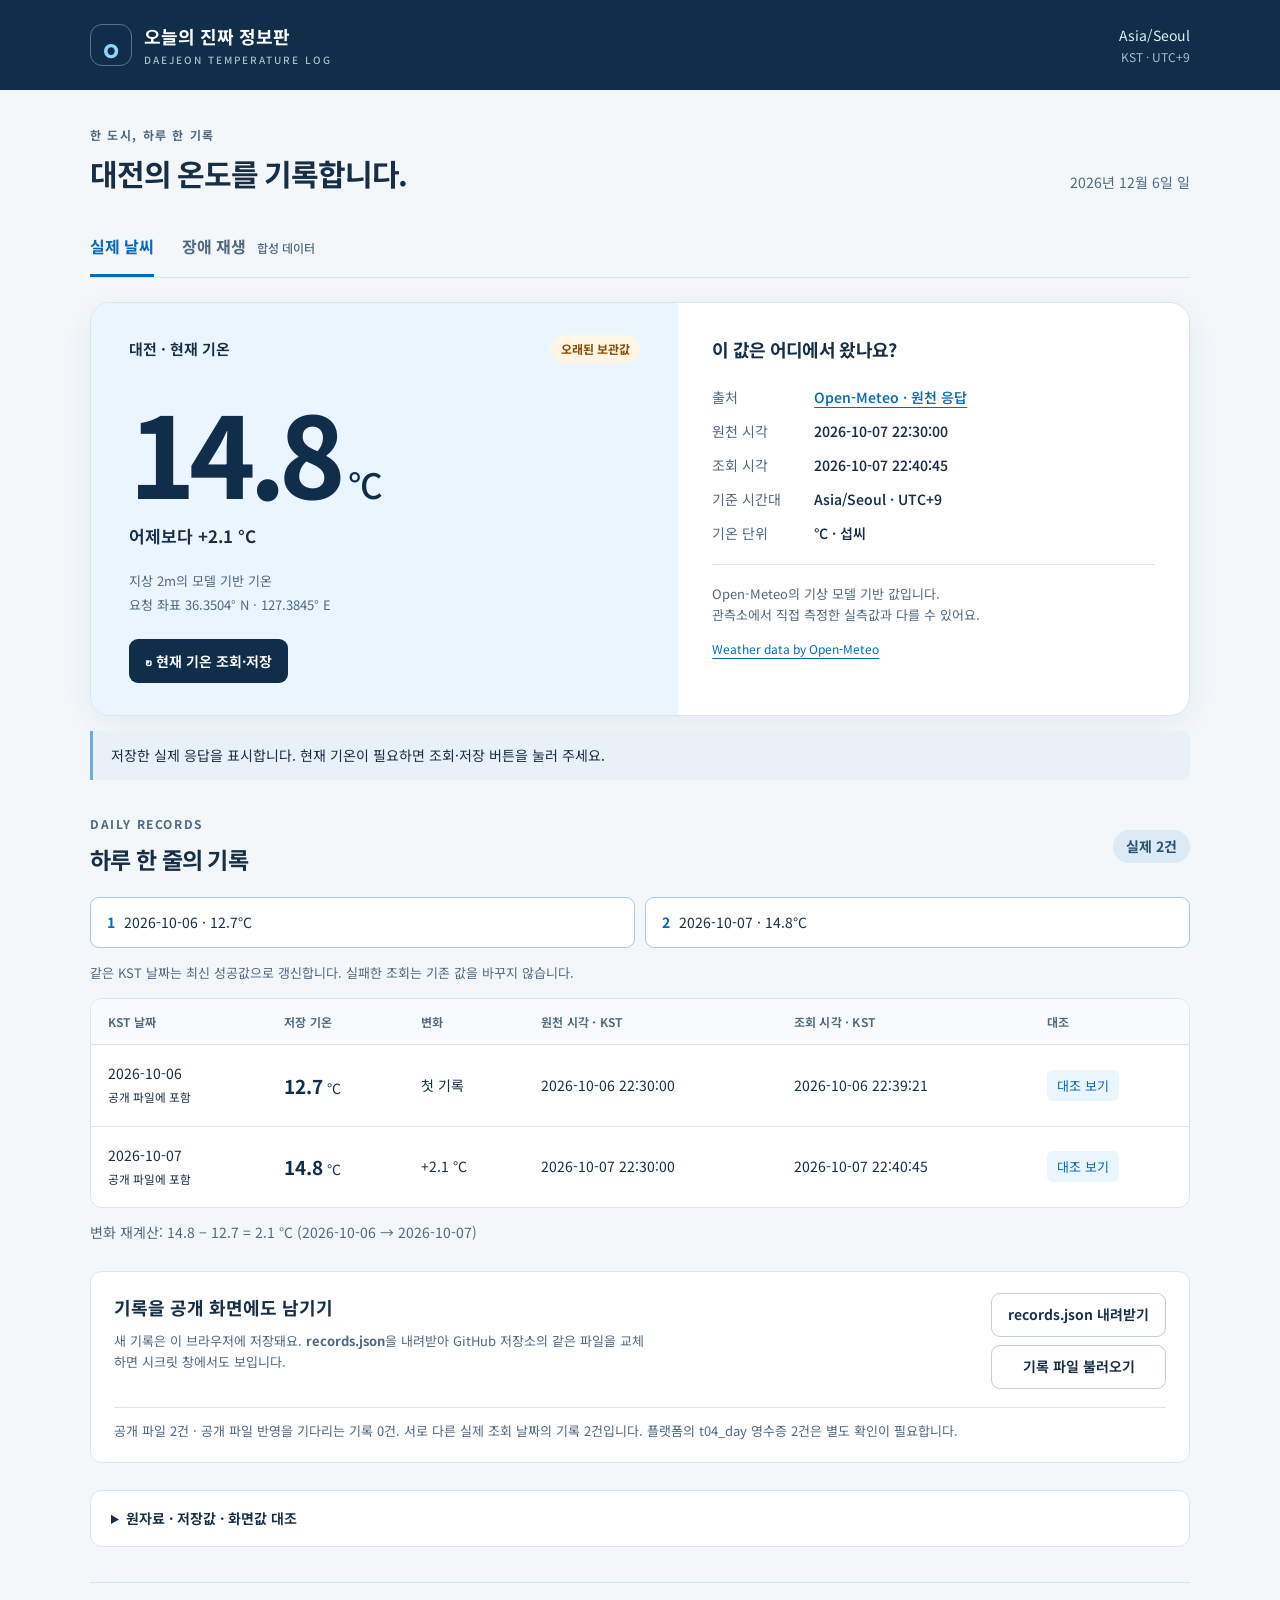
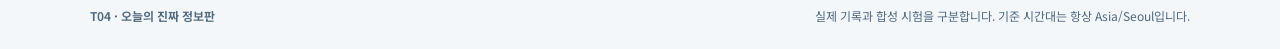
==== index.html @ c8db12d0 "Add files via upload" ====
<!doctype html>
<html lang="ko">
<head>
<meta charset="UTF-8"><meta name="viewport" content="width=device-width, initial-scale=1">
<meta name="theme-color" content="#102d49"><meta name="description" content="대전 현재 기온을 매일 기록하고, 값이 오지 않을 때도 마지막 정상값을 지키는 날씨 정보판.">
<title>대전 온도 기록 | 오늘의 진짜 정보판</title>
<link rel="icon" href="favicon.svg" type="image/svg+xml"><link rel="stylesheet" href="fonts/noto-sans-kr.css"><link rel="stylesheet" href="style.css">
<script defer src="core.js"></script><script defer src="data.js"></script><script defer src="app.js"></script>
</head>
<body>
<a class="skip" href="#main">본문으로 이동</a>
<header class="header"><div class="header-inner"><a class="brand" href="./"><span class="brand-mark" aria-hidden="true">°</span><span>오늘의 진짜 정보판<small>DAEJEON TEMPERATURE LOG</small></span></a><span class="timezone">Asia/Seoul <span>KST · UTC+9</span></span></div></header>
<main id="main" class="shell">
<div class="page-title"><div><p class="eyebrow">한 도시, 하루 한 기록</p><h1>대전의 온도를 기록합니다.</h1></div><p id="today-label" class="today"></p></div>
<div class="tabs" role="tablist" aria-label="정보판 화면"><button id="tab-live" class="tab active" role="tab" aria-controls="live-panel" aria-selected="true">실제 날씨</button><button id="tab-replay" class="tab" role="tab" aria-controls="replay-panel" aria-selected="false" tabindex="-1">장애 재생 <span>합성 데이터</span></button></div>
<section id="live-panel" role="tabpanel" aria-labelledby="tab-live">
<div class="weather-card"><div class="temperature-side"><div class="card-kicker"><span>대전 · 현재 기온</span><span id="live-badge" class="badge">보관된 기록</span></div><div id="live-temperature" class="temperature">—<span>°C</span></div><p id="live-delta" class="delta">다른 날짜의 기록을 기다리고 있어요.</p><p class="definition">지상 2m의 모델 기반 기온<br>요청 좌표 36.3504° N · 127.3845° E</p><button id="fetch-live" class="primary"><span aria-hidden="true">↻</span> 현재 기온 조회·저장</button></div><div class="source-side"><h2>이 값은 어디에서 왔나요?</h2><dl id="live-meta"></dl><p class="source-note">Open-Meteo의 기상 모델 기반 값입니다.<br>관측소에서 직접 측정한 실측값과 다를 수 있어요.</p><a href="https://open-meteo.com/" target="_blank" rel="noopener noreferrer">Weather data by Open-Meteo</a></div></div>
<div id="live-notice" class="notice" role="status" aria-live="polite"></div>
<div id="storage-notice" class="notice warning" role="status" hidden></div>
<section class="section"><div class="section-head"><div><p class="eyebrow">DAILY RECORDS</p><h2>하루 한 줄의 기록</h2></div><span id="record-count" class="count"></span></div><div id="progress" class="progress"></div><p class="hint">같은 KST 날짜는 최신 성공값으로 갱신합니다. 실패한 조회는 기존 값을 바꾸지 않습니다.</p><div class="table-wrap"><table><caption class="sr-only">실제 일별 기온 기록</caption><thead><tr><th scope="col">KST 날짜</th><th scope="col">저장 기온</th><th scope="col">변화</th><th scope="col">원천 시각 · KST</th><th scope="col">조회 시각 · KST</th><th scope="col">대조</th></tr></thead><tbody id="daily-rows"></tbody></table></div><p id="calculation" class="calculation"></p></section>
<section class="record-tools"><div><h3>기록을 공개 화면에도 남기기</h3><p>새 기록은 이 브라우저에 저장돼요. <strong>records.json</strong>을 내려받아 GitHub 저장소의 같은 파일을 교체하면 시크릿 창에서도 보입니다.</p></div><div class="tool-buttons"><button id="export-records" class="secondary">records.json 내려받기</button><label class="secondary upload-label" for="import-records">기록 파일 불러오기</label><input id="import-records" class="sr-only" type="file" accept=".json,application/json"></div><p id="publish-status" class="publish-status"></p></section>
<details class="evidence"><summary>원자료 · 저장값 · 화면값 대조</summary><div id="evidence-content"></div></details>
</section>
<section id="replay-panel" role="tabpanel" aria-labelledby="tab-replay" hidden>
<div class="replay-intro"><div><p class="eyebrow">FAILURE LAB</p><h2>데이터가 안 올 때도, 정직하게.</h2><p>공식 fixture의 합성 지표(<strong>pt</strong>)만 재생합니다. 실제 대전 기록과 별도로 저장됩니다.</p></div><button id="reset-replay" class="secondary">합성 상태 초기화</button></div>
<div class="fixture-controls"><div><span class="control-label">정상·날짜 전환</span><div class="button-row"><button data-fixture="normal-d1-a">D1-A · 100</button><button data-fixture="normal-d1-b">D1-B · 105</button><button data-fixture="normal-d2">D2 · 120</button></div></div><div><span class="control-label">5가지 실패 · 각 버튼은 D1-A → D1-B 후 실패를 재생</span><div class="button-row"><button data-failure="timeout">느린 응답</button><button data-failure="auth-401">401 거절</button><button data-failure="rate-429">429 호출 제한</button><button data-failure="offline">오프라인</button><button data-failure="schema-break">형식 변경</button></div></div></div>
<div class="replay-result" aria-live="polite"><div><p class="eyebrow">마지막 정상 합성값</p><div id="replay-temperature" class="replay-value">—</div><span id="replay-badge" class="badge">초기 상태</span></div><div><h3 id="replay-title">정상값부터 재생해 보세요.</h3><p id="replay-message">D1-A와 D1-B는 같은 날짜여서 기록 한 줄을 공유합니다.</p><button id="recover-replay" class="primary">다시 시도 · RECOVER-D2</button></div></div>
<div class="state-grid"><div><span>freshness</span><strong id="debug-freshness">—</strong></div><div><span>error_code</span><strong id="debug-error">—</strong></div><div><span>일별 행 수</span><strong id="debug-rows">0</strong></div><div><span>변화 절대값</span><strong id="debug-delta">—</strong></div></div>
<div class="table-wrap"><table><caption class="sr-only">합성 일별 기록</caption><thead><tr><th>합성 KST 날짜</th><th>값</th><th>고정 record ID</th><th>갱신 시각</th></tr></thead><tbody id="replay-rows"></tbody></table></div>
<details class="evidence"><summary>재생 순서와 상태 JSON</summary><ol id="replay-log"></ol><pre id="replay-json"></pre></details>
<div class="asset-check"><div><h3>공식 자산 무결성</h3><p>aleph-t04-real-information-board-public-contract-v2<br>SHA-256 · 원본 17개 파일</p></div><button id="verify-assets" class="secondary">파일 해시 확인</button><p id="asset-result" role="status">제작 시 17/17 일치. 공개 사이트에서 다시 확인할 수 있어요.</p></div>
</section>
<footer><p>T04 · 오늘의 진짜 정보판</p><p>실제 기록과 합성 시험을 구분합니다. 기준 시간대는 항상 Asia/Seoul입니다.</p></footer>
</main>
<dialog id="record-dialog"><div class="dialog-head"><h2>기록 원자료 대조</h2><button id="close-dialog" class="secondary">닫기</button></div><div id="record-detail"></div></dialog>
</body></html>
---- fonts/noto-sans-kr.css ----
@font-face {
  font-family: 'Noto Sans KR Variable';
  font-style: normal;
  font-display: swap;
  font-weight: 100 900;
  src: url(./noto-sans-kr-106-wght-normal.woff2) format('woff2-variations');
  unicode-range: U+2039-203a,U+223c,U+25b3,U+25b7,U+25bd,U+25cf,U+266a,U+3002,U+300b,U+304b,U+3057,U+305f,U+306a-306b,U+307e,U+308a-308b,U+3093,U+30a2,U+30af,U+30b9,U+30c3,U+30c8,U+30e9-30eb,U+33a1,U+4e00,U+524d,U+5357,U+5b50,U+7121,U+884c,U+9751,U+ac94,U+aebe,U+aecd,U+af08,U+af41,U+af49,U+b010,U+b053,U+b109,U+b11b,U+b128,U+b154,U+b291,U+b2e6,U+b301,U+b385,U+b525,U+b5b4,U+b729,U+b72f,U+b738,U+b7ff,U+b837,U+b975,U+ba67,U+bb47,U+bc1f,U+bd90,U+bfd4,U+c27c,U+c324,U+c379,U+c3e0,U+c465,U+c53b,U+c58c,U+c610,U+c653,U+c6cd,U+c813,U+c82f,U+c999,U+c9e0,U+cac4,U+cad3,U+cbd4,U+cc10,U+cc22,U+ccb8,U+ccbc,U+cda5,U+ce84,U+cea3,U+cf67,U+cfe1,U+d241,U+d30d,U+d31c,U+d391,U+d401,U+d479,U+d5c9,U+d5db,U+d649,U+d6d4;
}

@font-face {
  font-family: 'Noto Sans KR Variable';
  font-style: normal;
  font-display: swap;
  font-weight: 100 900;
  src: url(./noto-sans-kr-107-wght-normal.woff2) format('woff2-variations');
  unicode-range: U+b0,U+e9,U+2193,U+2462,U+260e,U+261e,U+300e-300f,U+3044,U+30a4,U+30fb-30fc,U+314d,U+5973,U+6545,U+6708,U+7537,U+ac89,U+ac9c,U+acc1,U+ad04,U+ad75,U+ad7d,U+ae45,U+ae61,U+af42,U+b0ab,U+b0af,U+b0b3,U+b12c,U+b194,U+b1a8,U+b220,U+b258,U+b284,U+b2ff,U+b315,U+b371,U+b3d4-b3d5,U+b460,U+b527,U+b534,U+b810,U+b818,U+b98e,U+ba55,U+bbac,U+bc0b,U+bc40,U+bca1,U+bccd,U+bd93,U+be54,U+be5a,U+bf08,U+bf50,U+bf55,U+bfdc,U+c0c0,U+c0d0,U+c0f4,U+c100,U+c11e,U+c170,U+c20d,U+c274,U+c290,U+c308,U+c369,U+c539,U+c587,U+c5ff,U+c6ec,U+c70c,U+c7ad,U+c7c8,U+c83c,U+c881,U+cb48,U+cc60,U+ce69,U+ce6b,U+ce75,U+cf04,U+cf08,U+cf55,U+cf70,U+cffc,U+d0b7,U+d1a8,U+d2c8,U+d384,U+d47c,U+d48b,U+d5dd,U+d5e8,U+d720,U+d759,U+f981;
}

@font-face {
  font-family: 'Noto Sans KR Variable';
  font-style: normal;
  font-display: swap;
  font-weight: 100 900;
  src: url(./noto-sans-kr-109-wght-normal.woff2) format('woff2-variations');
  unicode-range: U+24,U+60,U+3b9,U+3bb,U+3bd,U+2191,U+2606,U+300c-300d,U+3131,U+3134,U+3139,U+3141-3142,U+3148,U+3161,U+3163,U+321c,U+4eba,U+5317,U+ac31,U+ac77,U+ac9f,U+acb9,U+acf0-acf1,U+acfd,U+ad73,U+af3d,U+b00c,U+b04a,U+b057,U+b0c4,U+b188,U+b1cc,U+b214,U+b2db,U+b2ee,U+b304,U+b4ed,U+b518,U+b5bc,U+b625,U+b69c-b69d,U+b7ac,U+b801,U+b86c,U+b959,U+b95c,U+b985,U+ba48,U+bb58,U+bc0c,U+bc38,U+bc85,U+bc9a,U+bf40,U+c068,U+c0bd,U+c0cc,U+c12f,U+c149,U+c1e0,U+c22b,U+c22d,U+c250,U+c2fc,U+c300,U+c313,U+c370,U+c3d8,U+c557,U+c580,U+c5e3,U+c62e,U+c634,U+c6f0,U+c74d,U+c783,U+c78e,U+c796,U+c7bc,U+c92c,U+ca4c,U+cc1c,U+cc54,U+cc59,U+ce04,U+cf30,U+cfc4,U+d140,U+d321,U+d38c,U+d399,U+d54f,U+d587,U+d5d0,U+d6e8,U+d770;
}

@font-face {
  font-family: 'Noto Sans KR Variable';
  font-style: normal;
  font-display: swap;
  font-weight: 100 900;
  src: url(./noto-sans-kr-110-wght-normal.woff2) format('woff2-variations');
  unicode-range: U+d7,U+ea,U+fc,U+2192,U+25bc,U+3000,U+3137,U+3145,U+315c,U+7f8e,U+ac13,U+ac71,U+ac90,U+acb8,U+ace7,U+ad7f,U+ae50,U+aef4,U+af34,U+afbc,U+b048,U+b09a,U+b0ad,U+b0bc,U+b113,U+b125,U+b141,U+b20c,U+b2d9,U+b2ed,U+b367,U+b369,U+b374,U+b3cb,U+b4ec,U+b611,U+b760,U+b81b,U+b834,U+b8b0,U+b8e1,U+b989,U+b9d1,U+b9e1,U+b9fa,U+ba4d,U+ba78,U+bb35,U+bb54,U+bbf9,U+bc11,U+bcb3,U+bd05,U+bd95,U+bdd4,U+be10,U+bed0,U+bf51,U+c0d8,U+c232,U+c2b7,U+c2eb,U+c378,U+c500,U+c52c,U+c549,U+c568,U+c598,U+c5c9,U+c61b,U+c639,U+c67c,U+c717,U+c78a,U+c80a,U+c90c-c90d,U+c950,U+c9e7,U+cbe4,U+cca9,U+cce4,U+cdb0,U+ce78,U+ce94,U+ce98,U+cf8c,U+d018,U+d034,U+d0f1,U+d1b1,U+d280,U+d2f8,U+d338,U+d380,U+d3b4,U+d610,U+d69f,U+d6fc,U+d758;
}

@font-face {
  font-family: 'Noto Sans KR Variable';
  font-style: normal;
  font-display: swap;
  font-weight: 100 900;
  src: url(./noto-sans-kr-111-wght-normal.woff2) format('woff2-variations');
  unicode-range: U+e7,U+2022,U+203b,U+25c0,U+2605,U+2661,U+3147,U+318d,U+672c,U+8a9e,U+acaa,U+acbc,U+ad1c,U+ae4a,U+ae5c,U+b044,U+b054,U+b0c8-b0c9,U+b2a6,U+b2d0,U+b35c,U+b364,U+b428,U+b454,U+b465,U+b4b7,U+b4e3,U+b51c,U+b5a1,U+b784,U+b790,U+b7ab,U+b7f4,U+b82c,U+b835,U+b8e9,U+b8f8,U+b9d8,U+b9f9,U+ba5c,U+ba64,U+babd,U+bb18,U+bb3b,U+bbff,U+bc0d,U+bc45,U+bc97,U+bcbc,U+be45,U+be75,U+be7c,U+bfcc,U+c0b6,U+c0f7,U+c14b,U+c2b4,U+c30d,U+c4f8,U+c5bb,U+c5d1,U+c5e0,U+c5ee,U+c5fd,U+c606,U+c6c5,U+c6e0,U+c708,U+c81d,U+c820,U+c824,U+c878,U+c918,U+c96c,U+c9e4,U+c9f1,U+cc2e,U+cd09,U+cea1,U+cef5,U+cef7,U+cf64,U+cf69,U+cfe8,U+d035,U+d0ac,U+d230,U+d234,U+d2f4,U+d31d,U+d575,U+d578,U+d608,U+d614,U+d718,U+d751,U+d761,U+d78c,U+d790;
}

@font-face {
  font-family: 'Noto Sans KR Variable';
  font-style: normal;
  font-display: swap;
  font-weight: 100 900;
  src: url(./noto-sans-kr-112-wght-normal.woff2) format('woff2-variations');
  unicode-range: U+2665,U+3160,U+4e2d,U+6587,U+65e5,U+ac12,U+ac14,U+ac16,U+ac81,U+ad34,U+ade0,U+ae54,U+aebc,U+af2c,U+afc0,U+afc8,U+b04c,U+b08c,U+b099,U+b0a9,U+b0ac,U+b0ae,U+b0b8,U+b123,U+b179,U+b2e5,U+b2f7,U+b4c0,U+b531,U+b538,U+b545,U+b550,U+b5a8,U+b6f0,U+b728,U+b73b,U+b7ad,U+b7ed,U+b809,U+b864,U+b86d,U+b871,U+b9bf,U+b9f5,U+ba40,U+ba4b,U+ba58,U+ba87,U+baac,U+bbc0,U+bc16,U+bc34,U+bd07,U+bd99,U+be59,U+bfd0,U+c058,U+c0e4,U+c0f5,U+c12d,U+c139,U+c228,U+c529,U+c5c7,U+c635,U+c637,U+c735,U+c77d,U+c787,U+c789,U+c8c4,U+c989,U+c98c,U+c9d0,U+c9d3,U+cc0c,U+cc99,U+cd0c,U+cd2c,U+cd98,U+cda4,U+ce59,U+ce60,U+ce6d,U+cea0,U+d0d0-d0d1,U+d0d5,U+d14d,U+d1a4,U+d29c,U+d2f1,U+d301,U+d39c,U+d3bc,U+d4e8,U+d540,U+d5ec,U+d640,U+d750;
}

@font-face {
  font-family: 'Noto Sans KR Variable';
  font-style: normal;
  font-display: swap;
  font-weight: 100 900;
  src: url(./noto-sans-kr-113-wght-normal.woff2) format('woff2-variations');
  unicode-range: U+5e,U+25b2,U+25b6,U+314e,U+ac24,U+ace1,U+ace4,U+ae68,U+af2d,U+b0d0,U+b0e5,U+b150,U+b155,U+b193,U+b2c9,U+b2dd,U+b3c8,U+b3fc,U+b410,U+b458,U+b4dd,U+b5a0,U+b5a4,U+b5bb,U+b7b5,U+b838,U+b840,U+b86f,U+b8f9,U+b960,U+b9e5,U+bab8,U+bb50,U+bc1d,U+bc24-bc25,U+bca8,U+bcbd,U+bd04,U+bd10,U+bd24,U+be48,U+be5b,U+be68,U+c05c,U+c12c,U+c140,U+c15c,U+c168,U+c194,U+c219,U+c27d,U+c2a8,U+c2f1,U+c2f8,U+c368,U+c554-c555,U+c559,U+c564,U+c5d8,U+c5fc,U+c625,U+c65c,U+c6b1,U+c728,U+c794,U+c84c,U+c88c,U+c8e0,U+c8fd,U+c998,U+c9dd,U+cc0d,U+cc30,U+ceec,U+cf13,U+cf1c,U+cf5c,U+d050,U+d07c,U+d0a8,U+d134,U+d138,U+d154,U+d1f4,U+d2bc,U+d329,U+d32c,U+d3d0,U+d3f4,U+d3fc,U+d56b,U+d5cc,U+d600-d601,U+d639,U+d6c8,U+d754,U+d765;
}

@font-face {
  font-family: 'Noto Sans KR Variable';
  font-style: normal;
  font-display: swap;
  font-weight: 100 900;
  src: url(./noto-sans-kr-114-wght-normal.woff2) format('woff2-variations');
  unicode-range: U+3c-3d,U+2026,U+24d2,U+314b,U+ac11,U+acf3,U+ad74,U+ad81,U+adf9,U+ae34,U+af43,U+afb8,U+b05d,U+b07c,U+b110,U+b118,U+b17c,U+b180,U+b18d,U+b192,U+b2cc,U+b355,U+b378,U+b4a4,U+b4ef,U+b78d,U+b799,U+b7a9,U+b7fd,U+b807,U+b80c,U+b839,U+b9b4,U+b9db,U+ba3c,U+bab0,U+bba4,U+bc94,U+be4c,U+c154,U+c1c4,U+c26c,U+c2ac,U+c2ed,U+c4f4,U+c55e,U+c561,U+c571,U+c5b5,U+c5c4,U+c654-c655,U+c695,U+c6e8,U+c6f9,U+c724,U+c751,U+c775,U+c7a0,U+c7c1,U+c874,U+c880,U+c9d5,U+c9f8,U+cabd,U+cc29,U+cc2c,U+cca8,U+ccab,U+ccd0,U+ce21,U+ce35,U+ce7c,U+ce90,U+cee8,U+cef4,U+cfe0,U+d070,U+d0b9,U+d0c1,U+d0c4,U+d0c8,U+d15c,U+d1a1,U+d2c0,U+d300,U+d314,U+d3ed,U+d478,U+d480,U+d48d,U+d508,U+d53d,U+d5e4,U+d611,U+d61c,U+d68d,U+d6a8,U+d798;
}

@font-face {
  font-family: 'Noto Sans KR Variable';
  font-style: normal;
  font-display: swap;
  font-weight: 100 900;
  src: url(./noto-sans-kr-115-wght-normal.woff2) format('woff2-variations');
  unicode-range: U+23,U+25,U+5f,U+a9,U+ac08,U+ac78,U+aca8,U+acac,U+ace8,U+ad70,U+adc0,U+addc,U+b137,U+b140,U+b208,U+b290,U+b2f5,U+b3c5,U+b3cc,U+b420,U+b429,U+b529,U+b530,U+b77d,U+b79c,U+b7a8,U+b7c9,U+b7f0,U+b7fc,U+b828,U+b860,U+b9ad,U+b9c1,U+b9c9,U+b9dd-b9de,U+b9e8,U+ba38-ba39,U+babb,U+bc00,U+bc8c,U+bca0,U+bca4,U+bcd1,U+bcfc,U+bd09,U+bdf0,U+be60,U+c0ad,U+c0b4,U+c0bc,U+c190,U+c1fc,U+c220,U+c288,U+c2b9,U+c2f6,U+c528,U+c545,U+c558,U+c5bc,U+c5d4,U+c600,U+c644,U+c6c0,U+c6c3,U+c721,U+c798,U+c7a1,U+c811,U+c838,U+c871,U+c904,U+c990,U+c9dc,U+cc38,U+cc44,U+cca0,U+cd1d,U+cd95,U+cda9,U+ce5c,U+cf00,U+cf58,U+d150,U+d22c,U+d305,U+d328,U+d37c,U+d3f0,U+d551,U+d5a5,U+d5c8,U+d5d8,U+d63c,U+d64d,U+d669,U+d734,U+d76c;
}

@font-face {
  font-family: 'Noto Sans KR Variable';
  font-style: normal;
  font-display: swap;
  font-weight: 100 900;
  src: url(./noto-sans-kr-116-wght-normal.woff2) format('woff2-variations');
  unicode-range: U+26,U+2b,U+3e,U+40,U+7e,U+ac01,U+ac19,U+ac1d,U+aca0,U+aca9,U+acb0,U+ad8c,U+ae09,U+ae38,U+ae40,U+aed8,U+b09c,U+b0a0,U+b108,U+b204,U+b298,U+b2d8,U+b2eb-b2ec,U+b2f4,U+b313,U+b358,U+b450,U+b4e0,U+b54c,U+b610,U+b780,U+b78c,U+b791,U+b8e8,U+b958,U+b974,U+b984,U+b9b0,U+b9bc-b9bd,U+b9ce,U+ba70,U+bbfc,U+bc0f,U+bc15,U+bc1b,U+bc31,U+bc95,U+bcc0,U+bcc4,U+bd81,U+bd88,U+c0c8,U+c11d,U+c13c,U+c158,U+c18d,U+c1a1,U+c21c,U+c4f0,U+c54a,U+c560,U+c5b8,U+c5c8,U+c5f4,U+c628,U+c62c,U+c678,U+c6cc,U+c808,U+c810,U+c885,U+c88b,U+c900,U+c988,U+c99d,U+c9c8,U+cc3d-cc3e,U+cc45,U+cd08,U+ce20,U+cee4,U+d074,U+d0a4,U+d0dd,U+d2b9,U+d3b8,U+d3c9,U+d488,U+d544,U+d559,U+d56d,U+d588,U+d615,U+d648,U+d655,U+d658,U+d65c;
}

@font-face {
  font-family: 'Noto Sans KR Variable';
  font-style: normal;
  font-display: swap;
  font-weight: 100 900;
  src: url(./noto-sans-kr-117-wght-normal.woff2) format('woff2-variations');
  unicode-range: U+d,U+48,U+7c,U+ac10,U+ac15,U+ac74,U+ac80,U+ac83,U+acc4,U+ad11,U+ad50,U+ad6d,U+adfc,U+ae00,U+ae08,U+ae4c,U+b0a8,U+b124,U+b144,U+b178,U+b274,U+b2a5,U+b2e8,U+b2f9,U+b354,U+b370,U+b418,U+b41c,U+b4f1,U+b514,U+b798,U+b808,U+b824-b825,U+b8cc,U+b978,U+b9d0,U+b9e4,U+baa9,U+bb3c,U+bc18,U+bc1c,U+bc30,U+bc84,U+bcf5,U+bcf8,U+bd84,U+be0c,U+be14,U+c0b0,U+c0c9,U+c0dd,U+c124,U+c2dd,U+c2e4,U+c2ec,U+c54c,U+c57c-c57d,U+c591,U+c5c5-c5c6,U+c5ed,U+c608,U+c640,U+c6b8,U+c6d4,U+c784,U+c7ac,U+c800-c801,U+c9c1,U+c9d1,U+cc28,U+cc98,U+cc9c,U+ccad,U+cd5c,U+cd94,U+cd9c,U+cde8,U+ce68,U+cf54,U+d0dc,U+d14c,U+d1a0,U+d1b5,U+d2f0,U+d30c,U+d310,U+d398,U+d45c,U+d50c,U+d53c,U+d560,U+d568,U+d589,U+d604,U+d6c4,U+d788;
}

@font-face {
  font-family: 'Noto Sans KR Variable';
  font-style: normal;
  font-display: swap;
  font-weight: 100 900;
  src: url(./noto-sans-kr-118-wght-normal.woff2) format('woff2-variations');
  unicode-range: U+39,U+49,U+4d-4e,U+a0,U+ac04,U+ac1c,U+ac70,U+ac8c,U+acbd,U+acf5,U+acfc,U+ad00,U+ad6c,U+adf8,U+b098,U+b0b4,U+b294,U+b2c8,U+b300,U+b3c4,U+b3d9,U+b4dc,U+b4e4,U+b77c,U+b7ec,U+b85d,U+b97c,U+b9c8,U+b9cc,U+ba54,U+ba74,U+ba85,U+baa8,U+bb34,U+bb38,U+bbf8,U+bc14,U+bc29,U+bc88,U+bcf4,U+bd80,U+be44,U+c0c1,U+c11c,U+c120,U+c131,U+c138,U+c18c,U+c218,U+c2b5,U+c2e0,U+c544,U+c548,U+c5b4,U+c5d0,U+c5ec,U+c5f0,U+c601,U+c624,U+c694,U+c6a9,U+c6b0,U+c6b4,U+c6d0,U+c704,U+c720,U+c73c,U+c740,U+c744,U+c74c,U+c758,U+c77c,U+c785,U+c788,U+c790-c791,U+c7a5,U+c804,U+c815,U+c81c,U+c870,U+c8fc,U+c911,U+c9c4,U+ccb4,U+ce58,U+ce74,U+d06c,U+d0c0,U+d130,U+d2b8,U+d3ec,U+d504,U+d55c,U+d569,U+d574,U+d638,U+d654,U+d68c;
}

@font-face {
  font-family: 'Noto Sans KR Variable';
  font-style: normal;
  font-display: swap;
  font-weight: 100 900;
  src: url(./noto-sans-kr-119-wght-normal.woff2) format('woff2-variations');
  unicode-range: U+20-22,U+27-2a,U+2c-38,U+3a-3b,U+3f,U+41-47,U+4a-4c,U+4f-5d,U+61-7b,U+7d,U+a1,U+ab,U+ae,U+b7,U+bb,U+bf,U+2013-2014,U+201c-201d,U+2122,U+ac00,U+ace0,U+ae30,U+b2e4,U+b85c,U+b9ac,U+c0ac,U+c2a4,U+c2dc,U+c774,U+c778,U+c9c0,U+d558;
}

@font-face {
  font-family: 'Noto Sans KR Variable';
  font-style: normal;
  font-display: swap;
  font-weight: 100 900;
  src: url(./noto-sans-kr-latin-wght-normal.woff2) format('woff2-variations');
  unicode-range: U+0000-00FF,U+0131,U+0152-0153,U+02BB-02BC,U+02C6,U+02DA,U+02DC,U+0304,U+0308,U+0329,U+2000-206F,U+20AC,U+2122,U+2191,U+2193,U+2212,U+2215,U+FEFF,U+FFFD;
}
---- style.css ----
:root{--navy:#102d49;--blue:#0769b7;--ink:#172e44;--muted:#51697e;--line:#dce5ed;--bg:#f3f7fa;--white:#fff;--warn:#8b4c05;--warn-bg:#fff5e5;--green:#126450;--green-bg:#e5f4ed}*{box-sizing:border-box}body{margin:0;color:var(--ink);background:var(--bg);font:16px/1.65 -apple-system,BlinkMacSystemFont,"Segoe UI","Malgun Gothic","Noto Sans KR Variable",sans-serif}button,input{font:inherit}button,a,label{-webkit-tap-highlight-color:transparent}button{cursor:pointer}a{color:var(--blue);text-underline-offset:4px}button:focus-visible,a:focus-visible,summary:focus-visible,label:focus-within{outline:3px solid #219ded;outline-offset:4px}button:disabled{opacity:.65;cursor:wait}h1,h2,h3,p{margin:0}h1{font-size:30px;letter-spacing:-1.2px;line-height:1.4}h2{font-size:23px;letter-spacing:-.7px}h3{font-size:18px}button{border:0}.header{background:var(--navy);color:white}.header-inner{max-width:1160px;margin:auto;padding:22px 30px;display:flex;align-items:center;justify-content:space-between;gap:16px}.brand{display:flex;align-items:center;gap:12px;color:#fff;text-decoration:none;font-size:18px;font-weight:700}.brand-mark{display:grid;place-items:center;border:1px solid #55748e;width:42px;height:42px;border-radius:12px;font-size:45px;line-height:1;color:#91d3ff;padding-top:12px}.brand small{display:block;font-size:10px;letter-spacing:2px;font-weight:500;color:#a5bfce}.timezone{font-size:14px;color:#e0eff8}.timezone span{display:block;font-size:12px;color:#a5bfce;text-align:right}.shell{max-width:1160px;margin:auto;padding:35px 30px 0}.page-title{display:flex;justify-content:space-between;align-items:end;margin-bottom:28px;gap:16px}.eyebrow{font-size:12px;letter-spacing:1.6px;font-weight:700;color:var(--muted);margin-bottom:7px}.today{font-size:14px;color:var(--muted);white-space:nowrap}.tabs{display:flex;border-bottom:1px solid var(--line);margin-bottom:24px;gap:28px}.tab{background:transparent;color:var(--muted);padding:11px 0 15px;border-bottom:3px solid transparent;font-weight:700}.tab.active{color:var(--blue);border-color:var(--blue)}.tab span{font-size:12px;font-weight:500;margin-left:7px}.weather-card{display:grid;grid-template-columns:1.15fr 1fr;background:#fff;border:1px solid var(--line);border-radius:20px;overflow:hidden;box-shadow:0 8px 30px #143e6010}.temperature-side{padding:32px 38px;background:#eaf5ff;position:relative}.card-kicker{display:flex;align-items:center;justify-content:space-between;gap:10px;font-size:15px;font-weight:650}.badge{display:inline-block;border-radius:30px;background:white;color:var(--muted);padding:4px 10px;font-size:12px;font-weight:700;line-height:1.6}.badge.fresh{color:var(--green);background:var(--green-bg)}.badge.stale{background:var(--warn-bg);color:var(--warn)}.temperature{font-size:112px;font-weight:750;line-height:1.15;letter-spacing:-7px;color:var(--navy);margin:23px 0 8px;font-variant-numeric:tabular-nums}.temperature span{font-size:35px;letter-spacing:-1px;font-weight:500;margin-left:9px}.delta{font-size:17px;font-weight:650;min-height:28px}.definition{font-size:13px;color:var(--muted);margin:19px 0 23px;line-height:1.8}.primary,.secondary,.button-row button,.upload-label{display:inline-flex;justify-content:center;align-items:center;gap:8px;min-height:44px;border-radius:9px;padding:10px 16px;font-size:14px;font-weight:650;line-height:1.5;text-decoration:none}.primary{background:var(--navy);color:#fff}.primary:hover{background:#1c496f}.primary span{font-size:21px;line-height:1}.secondary,.button-row button{background:#fff;border:1px solid #bfcedb;color:var(--ink)}.secondary:hover,.button-row button:hover{background:#eaf5ff}.source-side{padding:32px 34px}.source-side h2{font-size:18px;margin-bottom:21px}dl{margin:0}dl>div{display:grid;grid-template-columns:94px 1fr;gap:8px;margin:11px 0;font-size:14px}dt{color:var(--muted)}dd{margin:0;font-weight:550;overflow-wrap:anywhere}.source-note{font-size:13px;color:var(--muted);border-top:1px solid var(--line);padding-top:18px;margin:18px 0 9px}.source-side>a{font-size:12px}.notice{margin-top:15px;border-left:3px solid #6faacf;background:#e8f1f7;padding:13px 18px;font-size:14px;border-radius:0 8px 8px 0}.notice.warning{background:var(--warn-bg);border-color:#ce8c36;color:#754509}.section{margin-top:34px}.section-head{display:flex;align-items:center;justify-content:space-between;gap:15px}.count{background:#dceaf5;color:#2c5370;padding:5px 13px;border-radius:30px;font-size:14px;font-weight:700}.progress{display:flex;gap:10px;margin-top:18px}.progress>span{flex:1;padding:13px 16px;background:#e3edf4;border:1px solid var(--line);border-radius:9px;font-size:14px;color:var(--muted)}.progress>span.done{background:#fff;color:var(--ink);border-color:#aac9dd}.progress strong{margin-right:9px;color:var(--blue)}.hint{font-size:13px;color:var(--muted);margin:14px 0}.table-wrap{overflow:auto;border:1px solid var(--line);border-radius:12px;background:#fff}table{width:100%;border-collapse:collapse;white-space:nowrap;text-align:left}th{font-size:12px;letter-spacing:.2px;color:var(--muted);font-weight:650;background:#f8fafc;padding:13px 17px}td{font-size:14px;padding:17px;border-top:1px solid var(--line)}td strong{font-size:19px;color:var(--navy)}td button{color:var(--blue);background:#eaf5ff;padding:5px 10px;border-radius:6px;font-size:13px}.calculation{font-size:14px;color:var(--muted);margin:13px 0}.record-tools{background:#fff;border:1px solid var(--line);border-radius:12px;padding:21px 23px;margin:27px 0;display:grid;grid-template-columns:1fr auto;gap:18px}.record-tools h3{margin-bottom:7px}.record-tools p{font-size:13px;color:var(--muted);max-width:540px}.tool-buttons{display:flex;flex-direction:column;gap:8px}.upload-label{cursor:pointer}.record-tools .publish-status{grid-column:1/-1;border-top:1px solid var(--line);padding-top:12px;max-width:none}.evidence{background:#fff;border:1px solid var(--line);border-radius:12px;margin:20px 0}.evidence summary{padding:16px 20px;cursor:pointer;font-weight:650;font-size:14px}.evidence>div,.evidence>pre,.evidence>ol{padding:0 20px 20px;margin:0}.evidence pre,pre{font:12px/1.7 ui-monospace,SFMono-Regular,Consolas,monospace;white-space:pre-wrap;overflow-wrap:anywhere;max-height:420px;overflow:auto;background:#f4f7fa;padding:16px;border-radius:8px}.evidence ol{margin-left:25px}.evidence li{font-size:13px;color:var(--muted)}footer{display:flex;justify-content:space-between;gap:15px;color:var(--muted);border-top:1px solid var(--line);padding:23px 0;margin-top:35px;font-size:12px}footer p:first-child{font-weight:650}.replay-intro{display:flex;align-items:center;justify-content:space-between;gap:20px;background:#fff;border:1px solid var(--line);padding:25px;border-radius:14px;margin-bottom:20px}.replay-intro p:not(.eyebrow){font-size:14px;color:var(--muted);margin-top:7px}.fixture-controls{padding:23px;background:#fff;border:1px solid var(--line);border-radius:12px;display:grid;gap:22px}.control-label{font-size:13px;color:var(--muted);display:block;margin-bottom:9px}.button-row{display:flex;flex-wrap:wrap;gap:8px}.replay-result{display:grid;grid-template-columns:1fr 2fr;gap:26px;padding:30px;margin:20px 0;background:#eaf5ff;border:1px solid #c8ddeb;border-radius:14px;align-items:center}.replay-value{font-size:65px;font-weight:750;line-height:1.2;color:var(--navy);margin:10px 0}.replay-value span{font-size:23px;font-weight:500}.replay-result p:not(.eyebrow){color:var(--muted);font-size:14px;margin:9px 0 16px}.state-grid{display:grid;grid-template-columns:repeat(4,1fr);gap:12px;margin-bottom:20px}.state-grid>div{background:#fff;border:1px solid var(--line);padding:17px 20px;border-radius:9px}.state-grid span{display:block;color:var(--muted);font-size:12px}.state-grid strong{display:block;font-size:20px;margin-top:7px;overflow-wrap:anywhere}.asset-check{background:#fff;border:1px solid var(--line);border-radius:12px;padding:23px;display:grid;grid-template-columns:1fr auto;gap:15px}.asset-check p{font-size:13px;color:var(--muted);overflow-wrap:anywhere}.asset-check>p{grid-column:1/-1}.sr-only{position:absolute;width:1px;height:1px;padding:0;margin:-1px;overflow:hidden;clip:rect(0,0,0,0);white-space:nowrap;border:0}.skip{position:absolute;top:-80px;background:#fff;padding:10px;z-index:5}.skip:focus{top:5px}dialog{width:min(820px,94vw);max-height:90vh;border:1px solid var(--line);border-radius:15px;padding:25px;color:var(--ink)}dialog::backdrop{background:#102d4977}.dialog-head{display:flex;align-items:center;justify-content:space-between;gap:15px;margin-bottom:20px}.detail-grid{display:grid;grid-template-columns:repeat(3,1fr);gap:10px;margin:14px 0}.detail-grid>div{background:#eaf5ff;padding:14px;border-radius:8px;font-size:13px}.detail-grid strong{display:block;font-size:23px;margin-top:6px}.detail-info{font-size:14px;color:var(--muted);overflow-wrap:anywhere;margin:10px 0}[hidden]{display:none!important}@media(max-width:800px){.weather-card{grid-template-columns:1fr 1fr}.temperature-side{padding:25px}.source-side{padding:25px}.temperature{font-size:86px}.card-kicker{flex-wrap:wrap}.record-tools{grid-template-columns:1fr}.tool-buttons{flex-direction:row;flex-wrap:wrap}.replay-intro{align-items:start;flex-direction:column}.page-title{align-items:start;flex-direction:column}.state-grid{grid-template-columns:repeat(2,1fr)}}@media(max-width:580px){.header-inner{padding:17px 18px}.brand{font-size:15px}.brand small{font-size:8px;letter-spacing:1.4px}.timezone{font-size:12px}.timezone span{font-size:10px}.shell{padding:24px 16px 0}h1{font-size:25px}.tabs{gap:23px}.weather-card{grid-template-columns:1fr}.temperature-side{padding:26px}.temperature{font-size:99px;letter-spacing:-5px}.source-side{padding:25px 26px}.source-side dl{display:grid;grid-template-columns:1fr;gap:0}.source-note{margin-top:18px}.progress{flex-direction:column}.record-tools{padding:20px}.tool-buttons>*{flex:1;white-space:nowrap;font-size:12px}.replay-result{grid-template-columns:1fr;padding:24px;gap:22px}.asset-check{grid-template-columns:1fr}.state-grid>div{padding:15px}.state-grid strong{font-size:18px}.detail-grid{grid-template-columns:1fr}.dialog-head h2{font-size:18px}footer{flex-direction:column;gap:5px}.today{font-size:13px}.replay-intro{padding:22px}.tab span{display:block;margin:0;font-size:11px}.tab:first-child{align-self:stretch}.temperature-side>.primary{width:100%}}
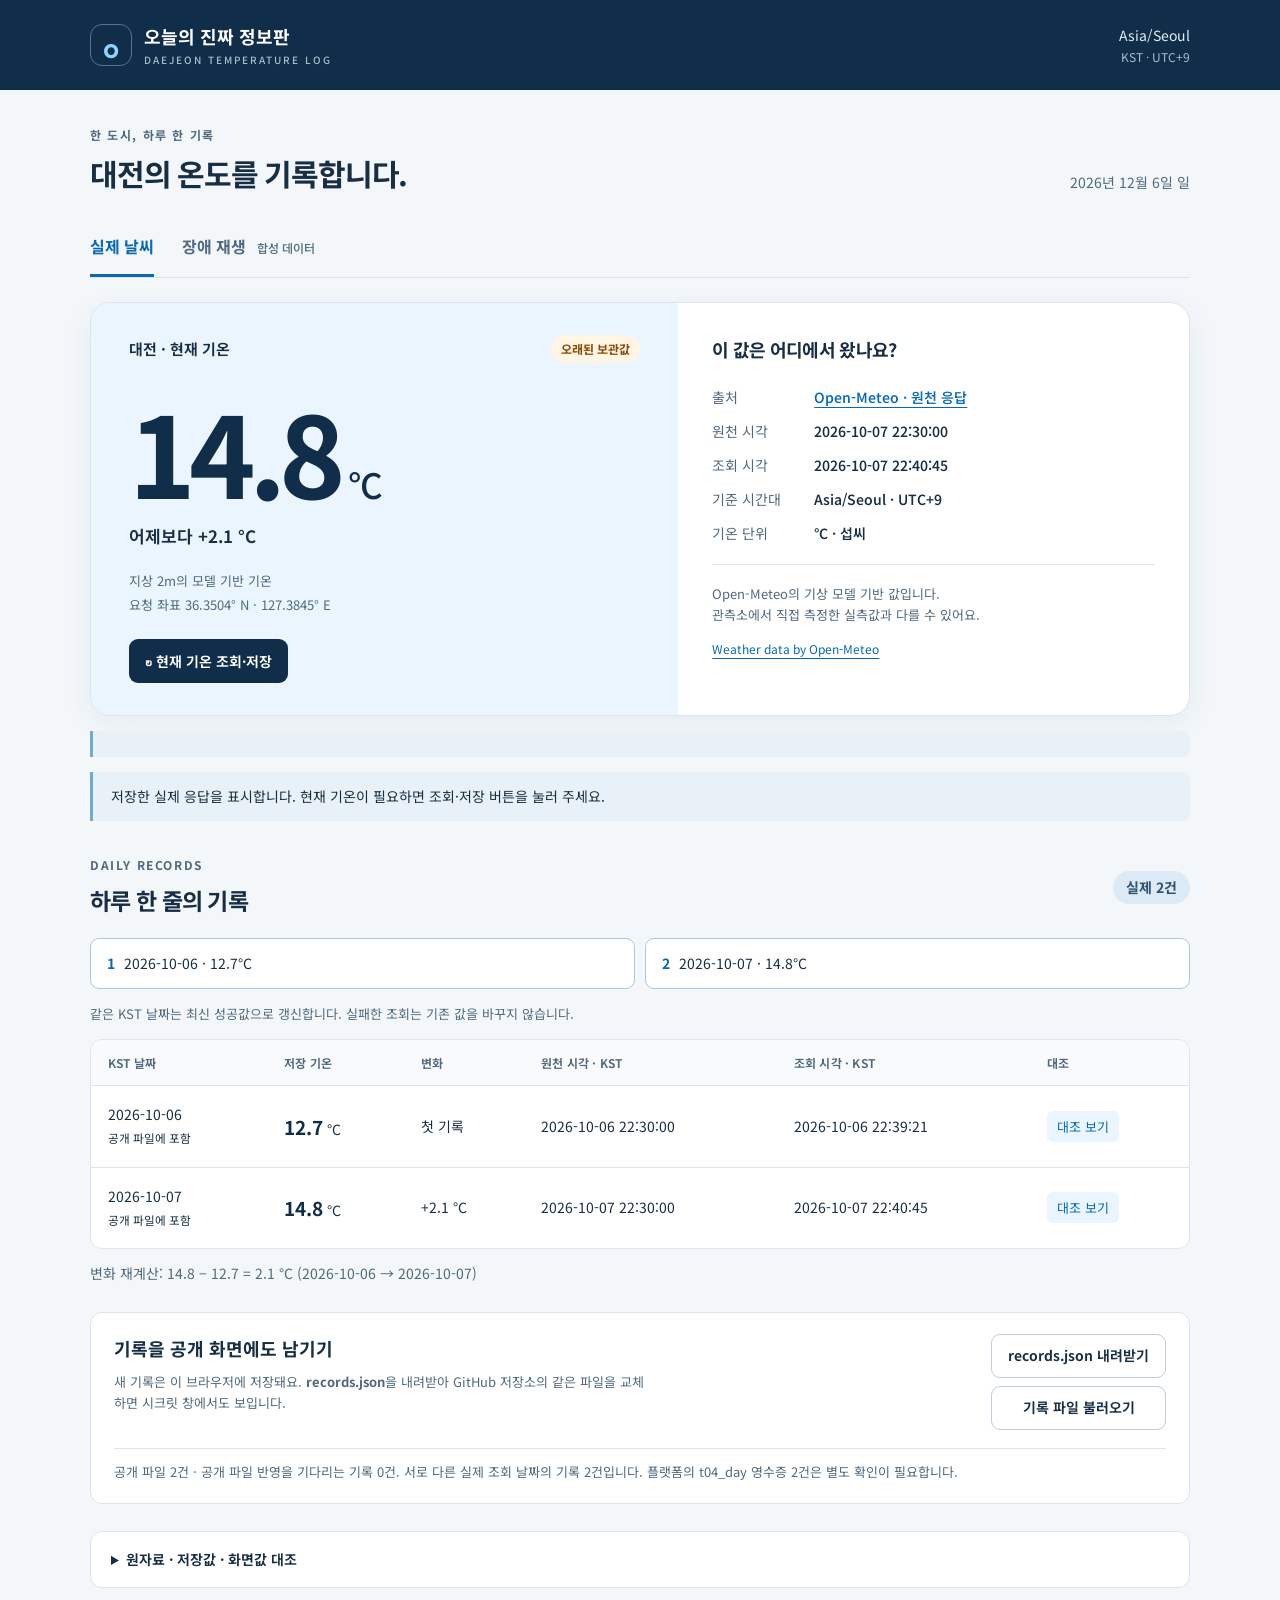
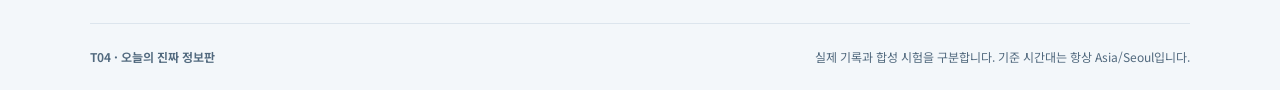
==== commit a9b496c8: "Replace data.js with status-diagnostic.js in index.html" ====
--- a/index.html
+++ b/index.html
@@ -1,3 +1,4 @@
+
 <!doctype html>
 <html lang="ko">
 <head>
@@ -5,7 +6,7 @@
 <meta name="theme-color" content="#102d49"><meta name="description" content="대전 현재 기온을 매일 기록하고, 값이 오지 않을 때도 마지막 정상값을 지키는 날씨 정보판.">
 <title>대전 온도 기록 | 오늘의 진짜 정보판</title>
 <link rel="icon" href="favicon.svg" type="image/svg+xml"><link rel="stylesheet" href="fonts/noto-sans-kr.css"><link rel="stylesheet" href="style.css">
-<script defer src="core.js"></script><script defer src="data.js"></script><script defer src="app.js"></script>
+<script defer src="core.js"></script><script defer src="data.js"></script><script defer src="status-diagnostic.js"></script><script defer src="app.js"></script>
 </head>
 <body>
 <a class="skip" href="#main">본문으로 이동</a>
@@ -15,6 +16,7 @@
 <div class="tabs" role="tablist" aria-label="정보판 화면"><button id="tab-live" class="tab active" role="tab" aria-controls="live-panel" aria-selected="true">실제 날씨</button><button id="tab-replay" class="tab" role="tab" aria-controls="replay-panel" aria-selected="false" tabindex="-1">장애 재생 <span>합성 데이터</span></button></div>
 <section id="live-panel" role="tabpanel" aria-labelledby="tab-live">
 <div class="weather-card"><div class="temperature-side"><div class="card-kicker"><span>대전 · 현재 기온</span><span id="live-badge" class="badge">보관된 기록</span></div><div id="live-temperature" class="temperature">—<span>°C</span></div><p id="live-delta" class="delta">다른 날짜의 기록을 기다리고 있어요.</p><p class="definition">지상 2m의 모델 기반 기온<br>요청 좌표 36.3504° N · 127.3845° E</p><button id="fetch-live" class="primary"><span aria-hidden="true">↻</span> 현재 기온 조회·저장</button></div><div class="source-side"><h2>이 값은 어디에서 왔나요?</h2><dl id="live-meta"></dl><p class="source-note">Open-Meteo의 기상 모델 기반 값입니다.<br>관측소에서 직접 측정한 실측값과 다를 수 있어요.</p><a href="https://open-meteo.com/" target="_blank" rel="noopener noreferrer">Weather data by Open-Meteo</a></div></div>
+<div id="live-diagnostic" class="notice" role="status" aria-live="polite"></div>
 <div id="live-notice" class="notice" role="status" aria-live="polite"></div>
 <div id="storage-notice" class="notice warning" role="status" hidden></div>
 <section class="section"><div class="section-head"><div><p class="eyebrow">DAILY RECORDS</p><h2>하루 한 줄의 기록</h2></div><span id="record-count" class="count"></span></div><div id="progress" class="progress"></div><p class="hint">같은 KST 날짜는 최신 성공값으로 갱신합니다. 실패한 조회는 기존 값을 바꾸지 않습니다.</p><div class="table-wrap"><table><caption class="sr-only">실제 일별 기온 기록</caption><thead><tr><th scope="col">KST 날짜</th><th scope="col">저장 기온</th><th scope="col">변화</th><th scope="col">원천 시각 · KST</th><th scope="col">조회 시각 · KST</th><th scope="col">대조</th></tr></thead><tbody id="daily-rows"></tbody></table></div><p id="calculation" class="calculation"></p></section>
